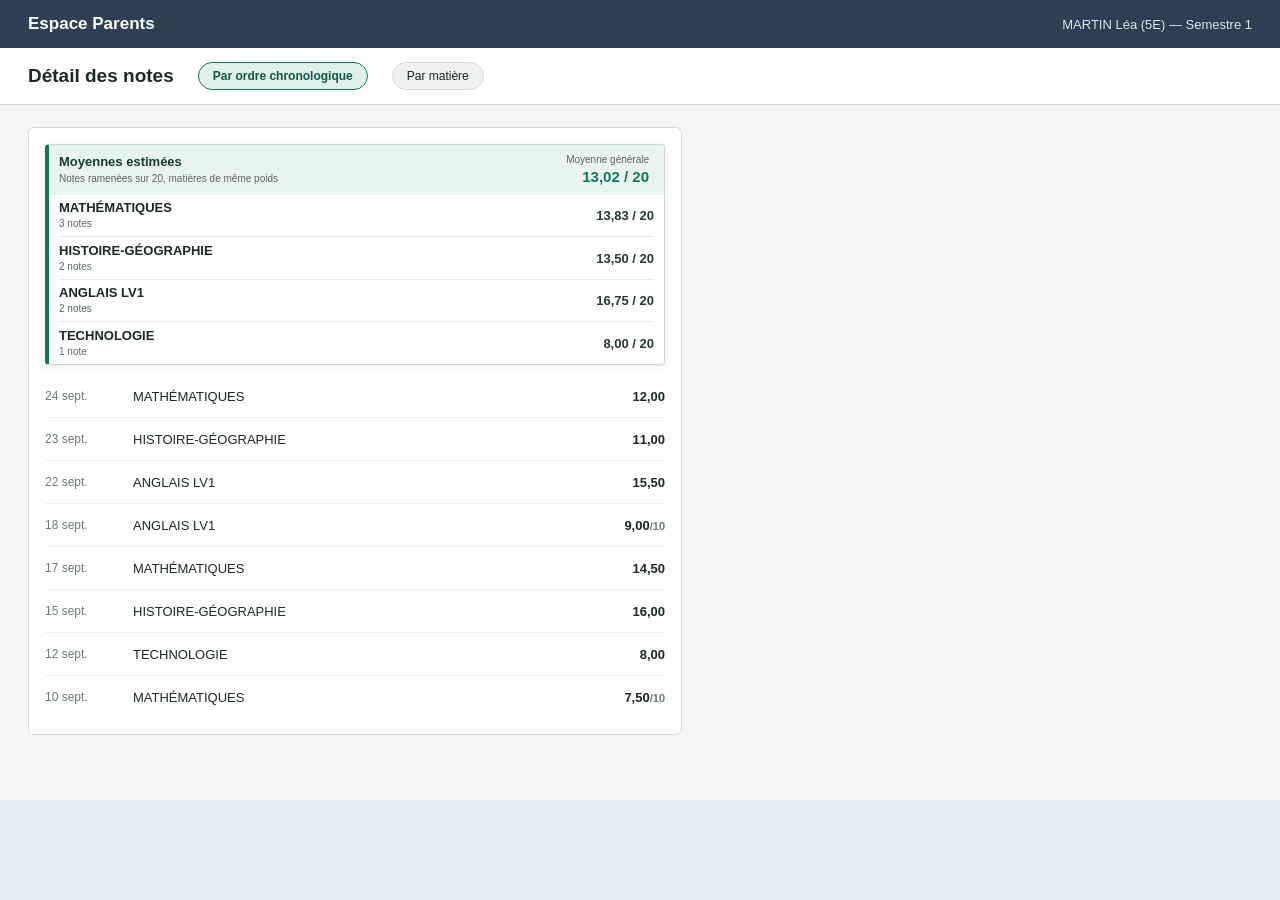
==== tools/store-screenshot.html @ 53ccfe74 "Moyennes pour PRONOTE : extension, site public et paquets pour les boutiques" ====
<!doctype html>
<html lang="fr">
<head>
  <meta charset="utf-8">
  <title>Capture boutique - Moyennes pour PRONOTE</title>
  <link rel="stylesheet" href="../extension/content.css">
  <style>
    /* Reproduction simplifiee de l'interface PRONOTE avec des donnees fictives. */
    html { font-size: 62.5%; }

    body {
      margin: 0;
      background: #e8ecef;
      color: #1d2926;
      font-family: "Segoe UI", Candara, sans-serif;
      font-size: 1.3rem;
    }

    #shot {
      display: flex;
      width: 1280px;
      height: 800px;
      overflow: hidden;
      flex-direction: column;
      background: #f4f6f6;
    }

    .banner {
      display: flex;
      align-items: center;
      justify-content: space-between;
      padding: 14px 28px;
      color: #ffffff;
      background: #2f3d55;
    }

    .banner strong { font-size: 1.7rem; }
    .banner span { font-size: 1.3rem; opacity: 0.85; }

    .subheader {
      display: flex;
      align-items: center;
      gap: 24px;
      padding: 14px 28px;
      background: #ffffff;
      border-bottom: 1px solid #d5dcda;
    }

    .subheader h1 { margin: 0; font-size: 1.9rem; }

    .pill {
      padding: 6px 14px;
      background: #eef1f0;
      border: 1px solid #d5dcda;
      border-radius: 20px;
      font-size: 1.2rem;
    }

    .pill.is-active {
      color: #0d5a46;
      background: #e0f0ea;
      border-color: #14765f;
      font-weight: 700;
    }

    .content { flex: 1; padding: 22px 28px; }

    .panel-host {
      width: 620px;
      padding: 16px;
      background: #ffffff;
      border: 1px solid #d5dcda;
      border-radius: 6px;
    }

    .liste_contenu_cellule { border-top: 1px solid #edf1f0; }
    .liste_contenu_cellule:first-of-type { border-top: 0; }

    .liste_contenu_ligne { display: flex; align-items: center; gap: 14px; min-height: 42px; }
    .zone-gauche { width: 74px; color: #6c7b76; font-size: 1.2rem; }
    .zone-centrale { flex: 1; min-width: 0; }
    .zone-contenu-format { display: flex; align-items: center; gap: 14px; }
    .zone-principale { flex: 1; min-width: 0; }
    .titre-principal { font-size: 1.3rem; }
    .ie-titre-gros { font-size: 1.4rem; font-weight: 700; }
    .zone-complementaire { margin-left: auto; text-align: right; }
    .note-devoir { font-size: 1.3rem; font-weight: 600; }
    .note-devoir span { color: #6c7b76; font-size: 1.1rem; }

    [aria-level="1"] .liste_contenu_ligne { min-height: 46px; }
  </style>
</head>
<body>
  <div id="shot">
    <div class="banner">
      <strong>Espace Parents</strong>
      <span>MARTIN Léa (5E) — Semestre 1</span>
    </div>
    <div class="subheader">
      <h1>Détail des notes</h1>
      <span class="pill" id="pill-chrono">Par ordre chronologique</span>
      <span class="pill" id="pill-matiere">Par matière</span>
    </div>
    <div class="content">
      <div class="panel-host">
        <div role="tree" aria-label="Détail des notes" id="tree"></div>
      </div>
    </div>
  </div>

  <script>
    const DATA = [
      ["ANGLAIS LV1", [["22 sept.", "15,50", null], ["18 sept.", "9,00", "10"]]],
      ["MATHÉMATIQUES", [["24 sept.", "12,00", null], ["17 sept.", "14,50", null], ["10 sept.", "7,50", "10"]]],
      ["HISTOIRE-GÉOGRAPHIE", [["23 sept.", "11,00", null], ["15 sept.", "16,00", null]]],
      ["TECHNOLOGIE", [["12 sept.", "8,00", null]]],
    ];

    function noteCell(value, scale) {
      const label = scale ? `${value}/${scale}` : value;
      const suffix = scale ? `<span>/${scale}</span>` : "";
      return `<div class="zone-complementaire" aria-label="Note élève : ${label}">
                <div class="flex-contain"><span class="note-devoir">${value}${suffix}</span></div>
              </div>`;
    }

    function row(level, left, principal, complement) {
      return `<div class="liste_contenu_cellule" role="treeitem" aria-level="${level}">
                <div class="liste_contenu_cellule_contenu"><div class="liste_contenu_ligne">
                  <div class="zone-gauche">${left}</div>
                  <div class="zone-centrale"><div class="zone-contenu-format">
                    <div class="zone-principale">${principal}</div>
                    ${complement}
                  </div></div>
                </div></div>
              </div>`;
    }

    function render(view) {
      const tree = document.getElementById("tree");
      const parts = [];
      if (view === "matiere") {
        for (const [subject, notes] of DATA) {
          parts.push(row(1, "", `<div class="titre-principal"><span class="ie-titre-gros">${subject}</span></div>`, ""));
          for (const [date, value, scale] of notes) {
            parts.push(row(2, `<time class="date-contain">${date}</time>`, "", noteCell(value, scale)));
          }
        }
      } else {
        const flat = [];
        for (const [subject, notes] of DATA) {
          for (const note of notes) flat.push([subject, ...note]);
        }
        flat.sort((a, b) => Number(b[1].split(" ")[0]) - Number(a[1].split(" ")[0]));
        for (const [subject, date, value, scale] of flat) {
          parts.push(row(2, `<time class="date-contain">${date}</time>`, `<div class="titre-principal"><div class="ie_ellipsis">${subject}</div></div>`, noteCell(value, scale)));
        }
      }
      tree.innerHTML = parts.join("");
      document.getElementById("pill-chrono").classList.toggle("is-active", view !== "matiere");
      document.getElementById("pill-matiere").classList.toggle("is-active", view === "matiere");
    }

    render(new URLSearchParams(location.search).get("view") === "matiere" ? "matiere" : "chrono");
  </script>
  <script src="../extension/content.js"></script>
</body>
</html>
---- extension/content.css ----
#pronote-moyennes-extension,
#pronote-moyennes-extension * {
  box-sizing: border-box;
  letter-spacing: 0;
}

#pronote-moyennes-extension {
  --pm-accent: #14765f;
  --pm-accent-soft: #e8f4f0;
  --pm-border: #ccd8d4;
  --pm-muted: #596864;
  width: 100%;
  margin: 0 0 1rem;
  overflow: hidden;
  color: #1d2926;
  background: #ffffff;
  border: 1px solid var(--pm-border);
  border-left: 4px solid var(--pm-accent);
  border-radius: 4px;
  box-shadow: 0 2px 8px rgb(26 58 49 / 10%);
  font-family: inherit;
}

#pronote-moyennes-extension .pm-header {
  display: flex;
  align-items: center;
  justify-content: space-between;
  gap: 1.25rem;
  padding: 0.9rem 1.5rem 0.9rem 1rem;
  background: var(--pm-accent-soft);
}

#pronote-moyennes-extension .pm-heading-group,
#pronote-moyennes-extension .pm-subject-group {
  min-width: 0;
}

#pronote-moyennes-extension .pm-title {
  margin: 0;
  color: #153d33;
  font-size: 1.3rem;
  font-weight: 700;
  line-height: 1.25;
}

#pronote-moyennes-extension .pm-subtitle {
  margin: 0.2rem 0 0;
  color: var(--pm-muted);
  font-size: 1rem;
  line-height: 1.35;
}

#pronote-moyennes-extension .pm-general {
  flex: 0 0 auto;
  text-align: right;
}

#pronote-moyennes-extension .pm-general-label,
#pronote-moyennes-extension .pm-note-count {
  display: block;
  color: var(--pm-muted);
  font-size: 1rem;
  line-height: 1.25;
}

#pronote-moyennes-extension .pm-general-value {
  display: block;
  margin-top: 0.1rem;
  color: var(--pm-accent);
  font-size: 1.5rem;
  font-variant-numeric: tabular-nums;
  line-height: 1.2;
  white-space: nowrap;
}

#pronote-moyennes-extension .pm-list {
  padding: 0 1rem;
}

#pronote-moyennes-extension .pm-row {
  display: grid;
  grid-template-columns: minmax(0, 1fr) auto;
  align-items: center;
  gap: 1rem;
  min-height: 3rem;
  padding: 0.55rem 0;
  border-top: 1px solid #e5ebe9;
}

#pronote-moyennes-extension .pm-row:first-child {
  border-top: 0;
}

#pronote-moyennes-extension .pm-subject {
  display: block;
  overflow-wrap: anywhere;
  font-size: 1.3rem;
  font-weight: 600;
  line-height: 1.3;
}

#pronote-moyennes-extension .pm-note-count {
  margin-top: 0.12rem;
}

#pronote-moyennes-extension .pm-average {
  color: #263a35;
  font-size: 1.3rem;
  font-variant-numeric: tabular-nums;
  white-space: nowrap;
}

.pm-inline-average {
  display: flex;
  align-items: flex-end;
  flex: 0 0 auto;
  flex-direction: column;
  gap: 0.1rem;
  margin-left: auto;
  text-align: right;
}

.pm-inline-average .pm-inline-average-label {
  color: #596864;
  font-size: 1.1rem;
  font-weight: 600;
  line-height: 1.25;
  white-space: nowrap;
}

.pm-inline-average .pm-inline-average-value {
  color: #14765f;
  font-size: 1.3rem;
  font-variant-numeric: tabular-nums;
  font-weight: 800;
  line-height: 1.25;
  white-space: nowrap;
}

@media (max-width: 560px) {
  #pronote-moyennes-extension .pm-header {
    gap: 0.5rem;
  }

  #pronote-moyennes-extension .pm-heading-group {
    display: none;
  }

  #pronote-moyennes-extension .pm-general {
    display: flex;
    align-items: center;
    justify-content: space-between;
    gap: 0.5rem;
    width: 100%;
    text-align: left;
  }

  #pronote-moyennes-extension .pm-general-label {
    max-width: 5.5rem;
  }

  #pronote-moyennes-extension .pm-general-value {
    margin-top: 0;
    font-size: 1.3rem;
  }
}
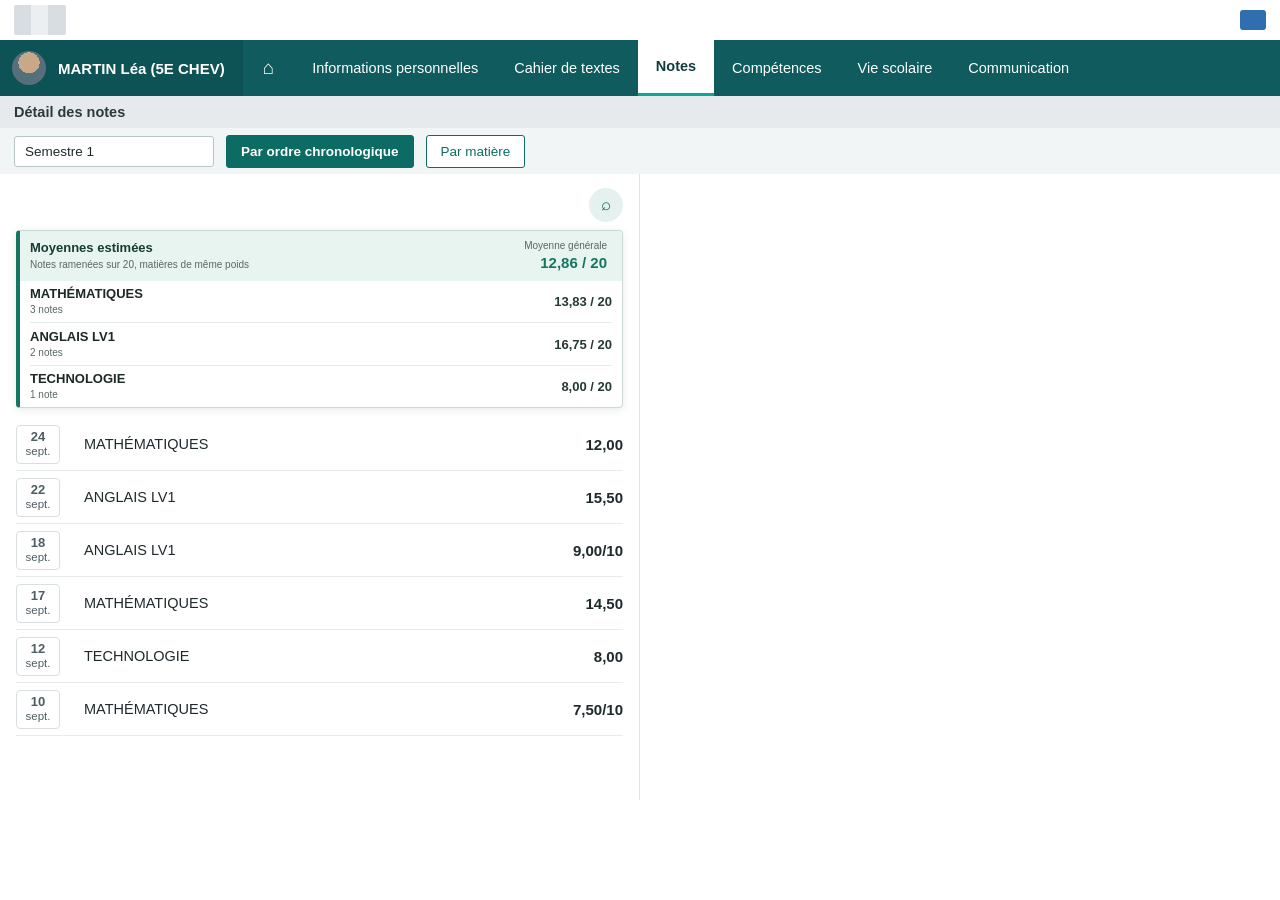
==== commit 0cbdae98: "Rend les captures boutique fideles a l'interface PRONOTE" ====
--- a/tools/store-screenshot.html
+++ b/tools/store-screenshot.html
@@ -5,15 +5,17 @@
   <title>Capture boutique - Moyennes pour PRONOTE</title>
   <link rel="stylesheet" href="../extension/content.css">
   <style>
-    /* Reproduction simplifiee de l'interface PRONOTE avec des donnees fictives. */
+    /* Reproduction fidele de l'interface PRONOTE, avec des donnees fictives. */
     html { font-size: 62.5%; }
+
+    * { box-sizing: border-box; }
 
     body {
       margin: 0;
-      background: #e8ecef;
-      color: #1d2926;
-      font-family: "Segoe UI", Candara, sans-serif;
-      font-size: 1.3rem;
+      color: #1f2a2d;
+      background: #ffffff;
+      font-family: "Segoe UI", Roboto, Arial, sans-serif;
+      font-size: 1.4rem;
     }
 
     #shot {
@@ -22,99 +24,268 @@
       height: 800px;
       overflow: hidden;
       flex-direction: column;
-      background: #f4f6f6;
-    }
-
-    .banner {
+      background: #ffffff;
+    }
+
+    .topstrip {
       display: flex;
       align-items: center;
       justify-content: space-between;
-      padding: 14px 28px;
+      height: 40px;
+      padding: 0 14px;
+      background: #ffffff;
+    }
+
+    .crest {
+      width: 52px;
+      height: 30px;
+      background: linear-gradient(90deg, #d7dde0 0 33%, #eceff1 33% 66%, #d7dde0 66%);
+      border-radius: 2px;
+    }
+
+    .cardicon {
+      width: 26px;
+      height: 20px;
+      background: #2f6fb0;
+      border-radius: 3px;
+    }
+
+    .mainbar {
+      display: flex;
+      align-items: stretch;
+      height: 56px;
       color: #ffffff;
-      background: #2f3d55;
-    }
-
-    .banner strong { font-size: 1.7rem; }
-    .banner span { font-size: 1.3rem; opacity: 0.85; }
-
-    .subheader {
-      display: flex;
-      align-items: center;
-      gap: 24px;
-      padding: 14px 28px;
-      background: #ffffff;
-      border-bottom: 1px solid #d5dcda;
-    }
-
-    .subheader h1 { margin: 0; font-size: 1.9rem; }
-
-    .pill {
-      padding: 6px 14px;
-      background: #eef1f0;
-      border: 1px solid #d5dcda;
-      border-radius: 20px;
-      font-size: 1.2rem;
-    }
-
-    .pill.is-active {
-      color: #0d5a46;
-      background: #e0f0ea;
-      border-color: #14765f;
+      background: #0f5b5d;
+    }
+
+    .student {
+      display: flex;
+      align-items: center;
+      gap: 12px;
+      padding: 0 18px 0 12px;
+      background: #0d5254;
+      font-size: 1.5rem;
       font-weight: 700;
-    }
-
-    .content { flex: 1; padding: 22px 28px; }
-
-    .panel-host {
-      width: 620px;
-      padding: 16px;
-      background: #ffffff;
-      border: 1px solid #d5dcda;
-      border-radius: 6px;
-    }
-
-    .liste_contenu_cellule { border-top: 1px solid #edf1f0; }
-    .liste_contenu_cellule:first-of-type { border-top: 0; }
-
-    .liste_contenu_ligne { display: flex; align-items: center; gap: 14px; min-height: 42px; }
-    .zone-gauche { width: 74px; color: #6c7b76; font-size: 1.2rem; }
+      white-space: nowrap;
+    }
+
+    .avatar {
+      width: 34px;
+      height: 34px;
+      background: radial-gradient(circle at 50% 35%, #c9a88a 0 38%, #55707a 38%);
+      border-radius: 50%;
+    }
+
+    .tabs {
+      display: flex;
+      align-items: stretch;
+      margin: 0;
+      padding: 0;
+      list-style: none;
+    }
+
+    .tabs li {
+      display: flex;
+      align-items: center;
+      padding: 0 18px;
+      font-size: 1.45rem;
+      line-height: 1.15;
+      text-align: center;
+    }
+
+    .tabs li.home { padding: 0 20px; font-size: 1.9rem; }
+
+    .tabs li.is-active {
+      color: #123c3e;
+      background: #ffffff;
+      border-bottom: 3px solid #0aa89a;
+      font-weight: 600;
+    }
+
+    .tabs .two-lines { display: block; }
+
+    .pagetitle {
+      display: flex;
+      align-items: center;
+      height: 32px;
+      padding: 0 14px;
+      color: #2b3a3d;
+      background: #e6eaec;
+      font-size: 1.45rem;
+      font-weight: 600;
+    }
+
+    .toolbar {
+      display: flex;
+      align-items: center;
+      gap: 12px;
+      height: 46px;
+      padding: 0 14px;
+      background: #f2f5f6;
+    }
+
+    .period {
+      width: 200px;
+      padding: 7px 10px;
+      background: #ffffff;
+      border: 1px solid #b9c4c7;
+      border-radius: 3px;
+      font-size: 1.35rem;
+    }
+
+    .toggle {
+      padding: 8px 14px;
+      color: #0c6b62;
+      background: #ffffff;
+      border: 1px solid #0c6b62;
+      border-radius: 3px;
+      font-size: 1.35rem;
+    }
+
+    .toggle.is-active {
+      color: #ffffff;
+      background: #0c6b62;
+      font-weight: 600;
+    }
+
+    .workspace {
+      display: flex;
+      flex: 1;
+      min-height: 0;
+    }
+
+    .column {
+      width: 640px;
+      padding: 14px 16px 0;
+      border-right: 1px solid #dfe4e6;
+    }
+
+    .searchrow {
+      display: flex;
+      justify-content: flex-end;
+      padding-bottom: 8px;
+    }
+
+    .search {
+      display: grid;
+      width: 34px;
+      height: 34px;
+      place-items: center;
+      background: #e4f1ef;
+      border-radius: 50%;
+      color: #0c6b62;
+      font-size: 1.7rem;
+    }
+
+    .liste_contenu_cellule { border-bottom: 1px solid #e7ebec; }
+
+    .liste_contenu_ligne {
+      display: flex;
+      align-items: center;
+      gap: 14px;
+      min-height: 52px;
+    }
+
+    .zone-gauche { width: 54px; flex: 0 0 auto; }
+
+    .date-contain {
+      display: grid;
+      width: 44px;
+      padding: 4px 0;
+      background: #ffffff;
+      border: 1px solid #d9dfe1;
+      border-radius: 4px;
+      color: #4d5d61;
+      font-size: 1.15rem;
+      line-height: 1.15;
+      text-align: center;
+    }
+
+    .date-contain b { display: block; font-size: 1.3rem; font-weight: 600; }
+
     .zone-centrale { flex: 1; min-width: 0; }
     .zone-contenu-format { display: flex; align-items: center; gap: 14px; }
     .zone-principale { flex: 1; min-width: 0; }
-    .titre-principal { font-size: 1.3rem; }
-    .ie-titre-gros { font-size: 1.4rem; font-weight: 700; }
+    .titre-principal { font-size: 1.45rem; }
+
+    .ie-titre-gros {
+      color: #0c6b62;
+      font-size: 1.75rem;
+      font-weight: 700;
+    }
+
+    .zone-gauche .ie-line-color {
+      display: block;
+      width: 4px;
+      height: 26px;
+      margin-left: 18px;
+      background: #0c6b62;
+      border-radius: 2px;
+    }
+
     .zone-complementaire { margin-left: auto; text-align: right; }
-    .note-devoir { font-size: 1.3rem; font-weight: 600; }
-    .note-devoir span { color: #6c7b76; font-size: 1.1rem; }
-
-    [aria-level="1"] .liste_contenu_ligne { min-height: 46px; }
+
+    .note-devoir {
+      color: #1f2a2d;
+      font-size: 1.5rem;
+      font-weight: 600;
+    }
+
+    [aria-level="1"] .liste_contenu_ligne { min-height: 52px; }
+    [aria-level="1"] { border-bottom: 1px solid #e7ebec; }
   </style>
 </head>
 <body>
   <div id="shot">
-    <div class="banner">
-      <strong>Espace Parents</strong>
-      <span>MARTIN Léa (5E) — Semestre 1</span>
+    <div class="topstrip">
+      <div class="crest" aria-hidden="true"></div>
+      <div class="cardicon" aria-hidden="true"></div>
     </div>
-    <div class="subheader">
-      <h1>Détail des notes</h1>
-      <span class="pill" id="pill-chrono">Par ordre chronologique</span>
-      <span class="pill" id="pill-matiere">Par matière</span>
+
+    <div class="mainbar">
+      <div class="student">
+        <span class="avatar" aria-hidden="true"></span>
+        MARTIN Léa (5E CHEV)
+      </div>
+      <ul class="tabs">
+        <li class="home">⌂</li>
+        <li><span class="two-lines">Informations</span><span class="two-lines">&nbsp;personnelles</span></li>
+        <li><span class="two-lines">Cahier</span><span class="two-lines">&nbsp;de textes</span></li>
+        <li class="is-active">Notes</li>
+        <li>Compétences</li>
+        <li><span class="two-lines">Vie</span><span class="two-lines">&nbsp;scolaire</span></li>
+        <li>Communication</li>
+      </ul>
     </div>
-    <div class="content">
-      <div class="panel-host">
-        <div role="tree" aria-label="Détail des notes" id="tree"></div>
+
+    <div class="pagetitle">Détail des notes</div>
+
+    <div class="toolbar">
+      <span class="period">Semestre 1</span>
+      <span class="toggle" id="pill-chrono">Par ordre chronologique</span>
+      <span class="toggle" id="pill-matiere">Par matière</span>
+    </div>
+
+    <div class="workspace">
+      <div class="column">
+        <div class="searchrow"><span class="search" aria-hidden="true">⌕</span></div>
+        <div class="listhost">
+          <div role="tree" aria-label="Détail des notes" id="tree"></div>
+        </div>
       </div>
     </div>
   </div>
 
   <script>
     const DATA = [
-      ["ANGLAIS LV1", [["22 sept.", "15,50", null], ["18 sept.", "9,00", "10"]]],
-      ["MATHÉMATIQUES", [["24 sept.", "12,00", null], ["17 sept.", "14,50", null], ["10 sept.", "7,50", "10"]]],
-      ["HISTOIRE-GÉOGRAPHIE", [["23 sept.", "11,00", null], ["15 sept.", "16,00", null]]],
-      ["TECHNOLOGIE", [["12 sept.", "8,00", null]]],
+      ["ANGLAIS LV1", [["22", "sept.", "15,50", null], ["18", "sept.", "9,00", "10"]]],
+      ["MATHÉMATIQUES", [["24", "sept.", "12,00", null], ["17", "sept.", "14,50", null], ["10", "sept.", "7,50", "10"]]],
+      ["TECHNOLOGIE", [["12", "sept.", "8,00", null]]],
     ];
+
+    function dateChip(day, month) {
+      return `<time class="date-contain"><b>${day}</b>${month}</time>`;
+    }
 
     function noteCell(value, scale) {
       const label = scale ? `${value}/${scale}` : value;
@@ -141,9 +312,9 @@
       const parts = [];
       if (view === "matiere") {
         for (const [subject, notes] of DATA) {
-          parts.push(row(1, "", `<div class="titre-principal"><span class="ie-titre-gros">${subject}</span></div>`, ""));
-          for (const [date, value, scale] of notes) {
-            parts.push(row(2, `<time class="date-contain">${date}</time>`, "", noteCell(value, scale)));
+          parts.push(row(1, '<span class="ie-line-color"></span>', `<div class="titre-principal"><span class="ie-titre-gros">${subject}</span></div>`, ""));
+          for (const [day, month, value, scale] of notes) {
+            parts.push(row(2, dateChip(day, month), "", noteCell(value, scale)));
           }
         }
       } else {
@@ -151,9 +322,9 @@
         for (const [subject, notes] of DATA) {
           for (const note of notes) flat.push([subject, ...note]);
         }
-        flat.sort((a, b) => Number(b[1].split(" ")[0]) - Number(a[1].split(" ")[0]));
-        for (const [subject, date, value, scale] of flat) {
-          parts.push(row(2, `<time class="date-contain">${date}</time>`, `<div class="titre-principal"><div class="ie_ellipsis">${subject}</div></div>`, noteCell(value, scale)));
+        flat.sort((a, b) => Number(b[1]) - Number(a[1]));
+        for (const [subject, day, month, value, scale] of flat) {
+          parts.push(row(2, dateChip(day, month), `<div class="titre-principal"><div class="ie_ellipsis">${subject}</div></div>`, noteCell(value, scale)));
         }
       }
       tree.innerHTML = parts.join("");
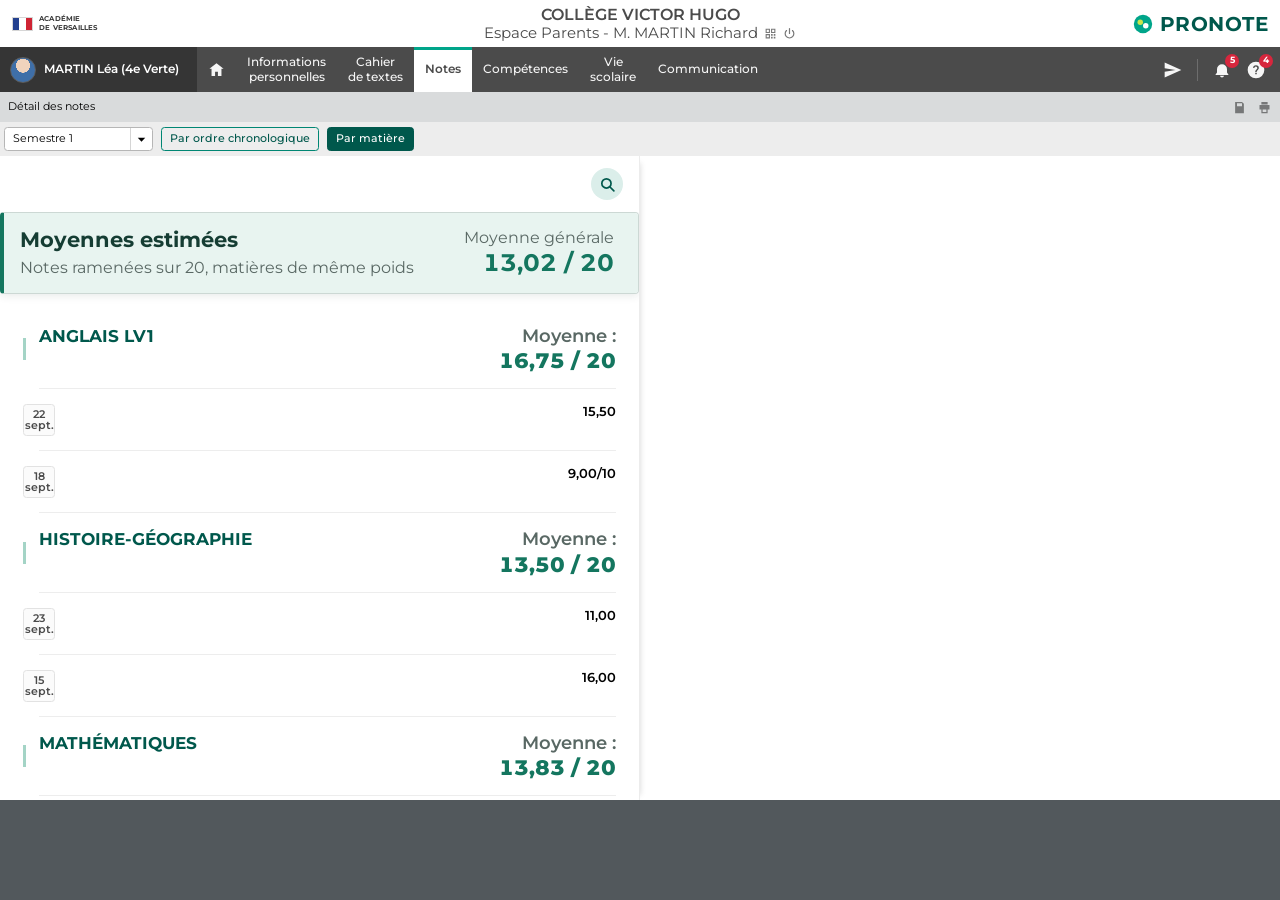
==== commit 990477eb: "Reconstruit les captures boutique a partir du DOM reel de PRONOTE" ====
--- a/tools/store-screenshot.html
+++ b/tools/store-screenshot.html
@@ -1,339 +1,681 @@
 <!doctype html>
 <html lang="fr">
-<head>
-  <meta charset="utf-8">
-  <title>Capture boutique - Moyennes pour PRONOTE</title>
-  <link rel="stylesheet" href="../extension/content.css">
-  <style>
-    /* Reproduction fidele de l'interface PRONOTE, avec des donnees fictives. */
-    html { font-size: 62.5%; }
-
-    * { box-sizing: border-box; }
-
-    body {
-      margin: 0;
-      color: #1f2a2d;
-      background: #ffffff;
-      font-family: "Segoe UI", Roboto, Arial, sans-serif;
-      font-size: 1.4rem;
-    }
-
-    #shot {
-      display: flex;
-      width: 1280px;
-      height: 800px;
-      overflow: hidden;
-      flex-direction: column;
-      background: #ffffff;
-    }
-
-    .topstrip {
-      display: flex;
-      align-items: center;
-      justify-content: space-between;
-      height: 40px;
-      padding: 0 14px;
-      background: #ffffff;
-    }
-
-    .crest {
-      width: 52px;
-      height: 30px;
-      background: linear-gradient(90deg, #d7dde0 0 33%, #eceff1 33% 66%, #d7dde0 66%);
-      border-radius: 2px;
-    }
-
-    .cardicon {
-      width: 26px;
-      height: 20px;
-      background: #2f6fb0;
-      border-radius: 3px;
-    }
-
-    .mainbar {
-      display: flex;
-      align-items: stretch;
-      height: 56px;
-      color: #ffffff;
-      background: #0f5b5d;
-    }
-
-    .student {
-      display: flex;
-      align-items: center;
-      gap: 12px;
-      padding: 0 18px 0 12px;
-      background: #0d5254;
-      font-size: 1.5rem;
-      font-weight: 700;
-      white-space: nowrap;
-    }
-
-    .avatar {
-      width: 34px;
-      height: 34px;
-      background: radial-gradient(circle at 50% 35%, #c9a88a 0 38%, #55707a 38%);
-      border-radius: 50%;
-    }
-
-    .tabs {
-      display: flex;
-      align-items: stretch;
-      margin: 0;
-      padding: 0;
-      list-style: none;
-    }
-
-    .tabs li {
-      display: flex;
-      align-items: center;
-      padding: 0 18px;
-      font-size: 1.45rem;
-      line-height: 1.15;
-      text-align: center;
-    }
-
-    .tabs li.home { padding: 0 20px; font-size: 1.9rem; }
-
-    .tabs li.is-active {
-      color: #123c3e;
-      background: #ffffff;
-      border-bottom: 3px solid #0aa89a;
-      font-weight: 600;
-    }
-
-    .tabs .two-lines { display: block; }
-
-    .pagetitle {
-      display: flex;
-      align-items: center;
-      height: 32px;
-      padding: 0 14px;
-      color: #2b3a3d;
-      background: #e6eaec;
-      font-size: 1.45rem;
-      font-weight: 600;
-    }
-
-    .toolbar {
-      display: flex;
-      align-items: center;
-      gap: 12px;
-      height: 46px;
-      padding: 0 14px;
-      background: #f2f5f6;
-    }
-
-    .period {
-      width: 200px;
-      padding: 7px 10px;
-      background: #ffffff;
-      border: 1px solid #b9c4c7;
-      border-radius: 3px;
-      font-size: 1.35rem;
-    }
-
-    .toggle {
-      padding: 8px 14px;
-      color: #0c6b62;
-      background: #ffffff;
-      border: 1px solid #0c6b62;
-      border-radius: 3px;
-      font-size: 1.35rem;
-    }
-
-    .toggle.is-active {
-      color: #ffffff;
-      background: #0c6b62;
-      font-weight: 600;
-    }
-
-    .workspace {
-      display: flex;
-      flex: 1;
-      min-height: 0;
-    }
-
-    .column {
-      width: 640px;
-      padding: 14px 16px 0;
-      border-right: 1px solid #dfe4e6;
-    }
-
-    .searchrow {
-      display: flex;
-      justify-content: flex-end;
-      padding-bottom: 8px;
-    }
-
-    .search {
-      display: grid;
-      width: 34px;
-      height: 34px;
-      place-items: center;
-      background: #e4f1ef;
-      border-radius: 50%;
-      color: #0c6b62;
-      font-size: 1.7rem;
-    }
-
-    .liste_contenu_cellule { border-bottom: 1px solid #e7ebec; }
-
-    .liste_contenu_ligne {
-      display: flex;
-      align-items: center;
-      gap: 14px;
-      min-height: 52px;
-    }
-
-    .zone-gauche { width: 54px; flex: 0 0 auto; }
-
-    .date-contain {
-      display: grid;
-      width: 44px;
-      padding: 4px 0;
-      background: #ffffff;
-      border: 1px solid #d9dfe1;
-      border-radius: 4px;
-      color: #4d5d61;
-      font-size: 1.15rem;
-      line-height: 1.15;
-      text-align: center;
-    }
-
-    .date-contain b { display: block; font-size: 1.3rem; font-weight: 600; }
-
-    .zone-centrale { flex: 1; min-width: 0; }
-    .zone-contenu-format { display: flex; align-items: center; gap: 14px; }
-    .zone-principale { flex: 1; min-width: 0; }
-    .titre-principal { font-size: 1.45rem; }
-
-    .ie-titre-gros {
-      color: #0c6b62;
-      font-size: 1.75rem;
-      font-weight: 700;
-    }
-
-    .zone-gauche .ie-line-color {
-      display: block;
-      width: 4px;
-      height: 26px;
-      margin-left: 18px;
-      background: #0c6b62;
-      border-radius: 2px;
-    }
-
-    .zone-complementaire { margin-left: auto; text-align: right; }
-
-    .note-devoir {
-      color: #1f2a2d;
-      font-size: 1.5rem;
-      font-weight: 600;
-    }
-
-    [aria-level="1"] .liste_contenu_ligne { min-height: 52px; }
-    [aria-level="1"] { border-bottom: 1px solid #e7ebec; }
-  </style>
-</head>
-<body>
-  <div id="shot">
-    <div class="topstrip">
-      <div class="crest" aria-hidden="true"></div>
-      <div class="cardicon" aria-hidden="true"></div>
+  <head>
+    <meta charset="utf-8" />
+    <title>Capture boutique - Moyennes pour PRONOTE</title>
+    <link rel="preconnect" href="https://fonts.googleapis.com" />
+    <link rel="preconnect" href="https://fonts.gstatic.com" crossorigin />
+    <link
+      href="https://fonts.googleapis.com/css2?family=Montserrat:wght@400;500;600;700&display=swap"
+      rel="stylesheet"
+    />
+    <link rel="stylesheet" href="../extension/content.css" />
+    <style>
+      /* Reconstitution de l'interface PRONOTE (mesures relevees sur une page reelle). */
+      * {
+        box-sizing: border-box;
+      }
+
+      body {
+        margin: 0;
+        background: #52585c;
+        font: 400 11px/1.2 Montserrat, Arial, Verdana, Geneva, Helvetica, sans-serif;
+        color: #000;
+      }
+
+      #shot {
+        width: 1280px;
+        height: 800px;
+        overflow: hidden;
+        background: #fff;
+        display: flex;
+        flex-direction: column;
+      }
+
+      /* ---------- Bandeau etablissement ---------- */
+      .ObjetBandeauEspace {
+        height: 47px;
+        flex: 0 0 47px;
+        background: rgba(255, 255, 255, 0.97);
+        color: #4b4b4b;
+        display: flex;
+        align-items: center;
+        padding: 0 12px;
+        position: relative;
+      }
+
+      .crest {
+        display: flex;
+        align-items: center;
+        gap: 6px;
+      }
+
+      .crest-flag {
+        width: 21px;
+        height: 14px;
+        display: flex;
+        border: 1px solid #d6d6d6;
+      }
+
+      .crest-flag i {
+        flex: 1;
+      }
+
+      .crest-flag i:nth-child(1) {
+        background: #23408f;
+      }
+      .crest-flag i:nth-child(2) {
+        background: #fff;
+      }
+      .crest-flag i:nth-child(3) {
+        background: #cf2434;
+      }
+
+      .crest-text {
+        font-size: 7px;
+        font-weight: 700;
+        line-height: 1.15;
+        color: #3a3a3a;
+        letter-spacing: 0.2px;
+      }
+
+      .ibe_centre {
+        position: absolute;
+        left: 50%;
+        transform: translateX(-50%);
+        text-align: center;
+        line-height: 1.2;
+      }
+
+      .ibe_centre .etab {
+        font-size: 16px;
+        font-weight: 600;
+        color: #4b4b4b;
+      }
+
+      .ibe_centre .espace {
+        font-size: 15px;
+        font-weight: 400;
+        color: #4b4b4b;
+        display: flex;
+        align-items: center;
+        justify-content: center;
+        gap: 6px;
+      }
+
+      .ibe_centre .espace svg {
+        opacity: 0.75;
+      }
+
+      .ibe_droite {
+        margin-left: auto;
+        display: flex;
+        align-items: center;
+        gap: 6px;
+        font-size: 20px;
+        font-weight: 700;
+        letter-spacing: 0.5px;
+        color: #00584c;
+      }
+
+      /* ---------- Menu principal ---------- */
+      .objetBandeauEntete_menu {
+        height: 45px;
+        flex: 0 0 45px;
+        background: #4b4b4b;
+        display: flex;
+        align-items: stretch;
+        color: #f6f6f6;
+      }
+
+      .objetBandeauEntete_membres {
+        width: 197px;
+        background: #353535;
+        display: flex;
+        align-items: center;
+        gap: 8px;
+        padding: 0 10px;
+        font-size: 12px;
+        font-weight: 600;
+        color: #fff;
+      }
+
+      .avatar {
+        width: 26px;
+        height: 26px;
+        border-radius: 50%;
+        flex: 0 0 26px;
+        background: radial-gradient(circle at 50% 32%, #f0d3bd 0 34%, #3f6fa8 35% 100%);
+        border: 1px solid #5d5d5d;
+      }
+
+      .onglets-wrapper {
+        display: flex;
+        align-items: stretch;
+      }
+
+      .item-menu_niveau0 {
+        display: flex;
+        align-items: center;
+        justify-content: center;
+        text-align: center;
+        padding: 0 11px;
+        font-size: 12px;
+        font-weight: 500;
+        line-height: 1.2;
+        color: #f6f6f6;
+        white-space: pre-line;
+      }
+
+      .item-menu_niveau0.actif {
+        background: #fff;
+        color: #4b4b4b;
+        font-weight: 600;
+        box-shadow: inset 0 3px 0 #00a58a;
+      }
+
+      .menu-commandes {
+        margin-left: auto;
+        display: flex;
+        align-items: center;
+        gap: 14px;
+        padding: 0 14px;
+      }
+
+      .menu-commandes .sep {
+        width: 1px;
+        height: 22px;
+        background: #6d6d6d;
+      }
+
+      .badge-wrap {
+        position: relative;
+        display: flex;
+      }
+
+      .badge {
+        position: absolute;
+        top: -6px;
+        right: -7px;
+        min-width: 14px;
+        height: 14px;
+        border-radius: 7px;
+        background: #d7263d;
+        color: #fff;
+        font-size: 9px;
+        font-weight: 700;
+        display: flex;
+        align-items: center;
+        justify-content: center;
+        padding: 0 3px;
+      }
+
+      /* ---------- Bandeau titre ---------- */
+      .objetBandeauEntete_secondmenu {
+        height: 30px;
+        flex: 0 0 30px;
+        background: #d9dbdc;
+        display: flex;
+        align-items: center;
+        padding: 0 8px;
+      }
+
+      .objetBandeauEntete_secondmenu h1 {
+        margin: 0;
+        font-size: 11px;
+        font-weight: 400;
+        color: #000;
+      }
+
+      .objetBandeauEntete_secondmenu .commandes {
+        margin-left: auto;
+        display: flex;
+        gap: 10px;
+        opacity: 0.45;
+      }
+
+      /* ---------- Bandeau filtres ---------- */
+      .objetBandeauEntete_thirdmenu {
+        height: 34px;
+        flex: 0 0 34px;
+        background: #ededed;
+        display: flex;
+        align-items: center;
+        gap: 8px;
+        padding: 0 4px;
+      }
+
+      .ObjetSaisie {
+        width: 149px;
+        height: 24px;
+        background: #fff;
+        border: 1px solid #b6b6b6;
+        border-radius: 3.5px;
+        display: flex;
+        align-items: center;
+        padding: 0 6px 0 8px;
+        font-size: 11px;
+        color: #000;
+      }
+
+      .ObjetSaisie .caret {
+        margin-left: auto;
+        border-left: 1px solid #d5d5d5;
+        padding-left: 6px;
+        height: 100%;
+        display: flex;
+        align-items: center;
+      }
+
+      .iecb {
+        height: 24px;
+        border: 1px solid #008673;
+        border-radius: 3.5px;
+        color: #00584c;
+        font-size: 11px;
+        font-weight: 500;
+        display: flex;
+        align-items: center;
+        padding: 5px 8px;
+      }
+
+      .iecb.is-checked {
+        background: #00584c;
+        border-color: #00584c;
+        color: #fff;
+      }
+
+      /* ---------- Zone principale ---------- */
+      .interface_affV_client {
+        flex: 1 1 auto;
+        display: flex;
+        min-height: 0;
+      }
+
+      .liste-contain {
+        width: 640px;
+        flex: 0 0 640px;
+        display: flex;
+        flex-direction: column;
+        min-height: 0;
+        box-shadow: 6px 0.5px 6px -6px rgba(0, 0, 0, 0.16);
+        border-right: 1px solid #ececec;
+      }
+
+      .liste_btnentete {
+        height: 56px;
+        flex: 0 0 56px;
+        display: flex;
+        align-items: center;
+        justify-content: flex-end;
+        padding: 12px 16px;
+      }
+
+      .btn-recherche {
+        width: 32px;
+        height: 32px;
+        border-radius: 50%;
+        background: #dbeeea;
+        color: #00584c;
+        display: flex;
+        align-items: center;
+        justify-content: center;
+      }
+
+      .liste_zone {
+        flex: 1 1 auto;
+        min-height: 0;
+        overflow: hidden;
+      }
+
+      .liste_content_lignes {
+        margin: 0 3px;
+      }
+
+      .liste_contenu_cellule {
+        position: relative;
+        display: flex;
+        align-items: flex-start;
+        margin: 0 4px;
+      }
+
+      .liste_contenu_cellule::after {
+        content: "";
+        position: absolute;
+        left: 32px;
+        right: 16px;
+        bottom: 0;
+        height: 1px;
+        background: #ededed;
+      }
+
+      .liste_contenu_cellule_contenu {
+        flex: 1 1 auto;
+        display: flex;
+        flex-direction: column;
+        justify-content: center;
+        min-height: 37px;
+      }
+
+      .liste_contenu_ligne {
+        display: flex;
+        padding: 15px 0;
+      }
+
+      .zone-gauche {
+        display: flex;
+        align-items: center;
+        padding: 0 8px 0 16px;
+      }
+
+      .ie-line-color {
+        width: 8px;
+        min-height: 22px;
+        display: block;
+        border-left: 3px solid #a4d4c6;
+      }
+
+      .zone-centrale {
+        flex: 1 1 auto;
+        min-width: 0;
+      }
+
+      .zone-contenu-format {
+        display: flex;
+        padding: 0 16px 0 0;
+      }
+
+      .zone-principale {
+        flex: 1 1 auto;
+        min-width: 0;
+        display: flex;
+        flex-direction: column;
+        padding: 0 16px 0 0;
+        font-size: 13px;
+        line-height: 1.2;
+      }
+
+      .ie-titre-gros {
+        font-size: 17px;
+        font-weight: 700;
+        line-height: 1.34;
+        color: #00584c;
+      }
+
+      .titre-principal {
+        font-size: 13px;
+        font-weight: 500;
+        line-height: 1.2;
+        color: #1c3f3a;
+      }
+
+      .date-contain {
+        width: 32px;
+        height: 32px;
+        padding: 0 8px;
+        border: 1px solid #e2e2e2;
+        border-radius: 3.5px;
+        background: rgba(248, 248, 248, 0.5);
+        color: #4b4b4b;
+        font-size: 11px;
+        font-weight: 600;
+        line-height: 11px;
+        display: flex;
+        flex-direction: column;
+        align-items: center;
+        justify-content: center;
+      }
+
+      .zone-complementaire {
+        display: flex;
+        flex-direction: column;
+        text-align: right;
+      }
+
+      .flex-contain {
+        display: flex;
+      }
+
+      .flex-center {
+        align-items: center;
+      }
+
+      .flex-gap {
+        gap: 4px;
+      }
+
+      .note-devoir {
+        font-size: 13px;
+        font-weight: 600;
+        color: #000;
+        text-align: right;
+        white-space: nowrap;
+      }
+
+      .Zone-DetailsNotes {
+        flex: 1 1 auto;
+        padding-top: 16px;
+        text-align: center;
+        color: #7a7a7a;
+        font-size: 11px;
+        font-weight: 600;
+      }
+    </style>
+  </head>
+  <body>
+    <div id="shot">
+      <header class="ObjetBandeauEspace">
+        <div class="crest">
+          <span class="crest-flag"><i></i><i></i><i></i></span>
+          <span class="crest-text">ACADÉMIE<br />DE VERSAILLES</span>
+        </div>
+        <div class="ibe_centre">
+          <div class="etab">COLLÈGE VICTOR HUGO</div>
+          <div class="espace">
+            <span>Espace Parents - M. MARTIN Richard</span>
+            <svg width="13" height="13" viewBox="0 0 24 24" fill="currentColor" aria-hidden="true">
+              <path d="M3 3h8v8H3V3zm2 2v4h4V5H5zm8-2h8v8h-8V3zm2 2v4h4V5h-4zM3 13h8v8H3v-8zm2 2v4h4v-4H5zm8-2h3v3h-3v-3zm5 0h3v3h-3v-3zm-5 5h3v3h-3v-3zm5 0h3v3h-3v-3z" />
+            </svg>
+            <svg width="13" height="13" viewBox="0 0 24 24" fill="none" stroke="currentColor" stroke-width="2.2" stroke-linecap="round" aria-hidden="true">
+              <path d="M12 3v9" />
+              <path d="M6.5 6.5a8 8 0 1 0 11 0" />
+            </svg>
+          </div>
+        </div>
+        <div class="ibe_droite">
+          <svg width="22" height="22" viewBox="0 0 24 24" aria-hidden="true">
+            <circle cx="12" cy="12" r="10" fill="#00a58a" />
+            <circle cx="9" cy="10" r="3" fill="#c8e64b" />
+            <circle cx="15" cy="14" r="3" fill="#fff" />
+          </svg>
+          <span>PRONOTE</span>
+        </div>
+      </header>
+
+      <nav class="objetBandeauEntete_menu">
+        <div class="objetBandeauEntete_membres">
+          <span class="avatar"></span>
+          <span>MARTIN Léa (4e Verte)</span>
+        </div>
+        <div class="onglets-wrapper">
+          <div class="item-menu_niveau0" title="Accueil">
+            <svg width="17" height="17" viewBox="0 0 24 24" fill="currentColor" aria-hidden="true">
+              <path d="M12 3 2 11h3v10h5v-6h4v6h5V11h3L12 3z" />
+            </svg>
+          </div>
+          <div class="item-menu_niveau0">Informations
+personnelles</div>
+          <div class="item-menu_niveau0">Cahier
+de textes</div>
+          <div class="item-menu_niveau0 actif">Notes</div>
+          <div class="item-menu_niveau0">Compétences</div>
+          <div class="item-menu_niveau0">Vie
+scolaire</div>
+          <div class="item-menu_niveau0">Communication</div>
+        </div>
+        <div class="menu-commandes">
+          <svg width="20" height="20" viewBox="0 0 24 24" fill="currentColor" aria-hidden="true">
+            <path d="M2 21l20-9L2 3v7l13 2-13 2v7z" />
+          </svg>
+          <span class="sep"></span>
+          <span class="badge-wrap">
+            <svg width="20" height="20" viewBox="0 0 24 24" fill="currentColor" aria-hidden="true">
+              <path d="M4 18h16l-2-3v-4a6 6 0 1 0-12 0v4l-2 3zm8 3a2.5 2.5 0 0 0 2.45-2h-4.9A2.5 2.5 0 0 0 12 21z" />
+            </svg>
+            <span class="badge">5</span>
+          </span>
+          <span class="badge-wrap">
+            <svg width="20" height="20" viewBox="0 0 24 24" fill="currentColor" aria-hidden="true">
+              <path d="M12 2a10 10 0 1 0 0 20 10 10 0 0 0 0-20zm.9 15h-1.8v-1.8h1.8V17zm1.4-5.1-.8.8c-.5.5-.7.9-.7 1.8h-1.7v-.4c0-.9.3-1.6.9-2.2l1.1-1.1c.3-.3.5-.7.5-1.2a1.8 1.8 0 0 0-3.6 0H8.6a3.4 3.4 0 1 1 6.8 0c0 .7-.3 1.4-.8 1.9z" />
+            </svg>
+            <span class="badge">4</span>
+          </span>
+        </div>
+      </nav>
+
+      <nav class="objetBandeauEntete_secondmenu">
+        <h1>Détail des notes</h1>
+        <div class="commandes">
+          <svg width="15" height="15" viewBox="0 0 24 24" fill="currentColor" aria-hidden="true">
+            <path d="M5 3h11l3 3v15H5V3zm3 2v5h8V5H8zm-1 9h10v5H7v-5z" />
+          </svg>
+          <svg width="15" height="15" viewBox="0 0 24 24" fill="currentColor" aria-hidden="true">
+            <path d="M7 3h10v4H7V3zm-3 5h16v7h-3v6H7v-6H4V8zm5 7v4h6v-4H9z" />
+          </svg>
+        </div>
+      </nav>
+
+      <nav class="objetBandeauEntete_thirdmenu">
+        <div class="ObjetSaisie">
+          <span>Semestre 1</span>
+          <span class="caret">
+            <svg width="9" height="9" viewBox="0 0 12 12" fill="currentColor" aria-hidden="true">
+              <path d="M1 3.5 6 9l5-5.5H1z" />
+            </svg>
+          </span>
+        </div>
+        <span class="iecb" data-chip="chrono">Par ordre chronologique</span>
+        <span class="iecb" data-chip="matiere">Par matière</span>
+      </nav>
+
+      <main class="interface_affV_client">
+        <section class="liste-contain">
+          <div class="liste_btnentete">
+            <span class="btn-recherche">
+              <svg width="17" height="17" viewBox="0 0 24 24" fill="none" stroke="currentColor" stroke-width="2.4" stroke-linecap="round" aria-hidden="true">
+                <circle cx="10.5" cy="10.5" r="6.5" />
+                <path d="M15.5 15.5 21 21" />
+              </svg>
+            </span>
+          </div>
+          <div class="liste_zone">
+            <div class="liste_content_lignes" role="tree" id="tree"></div>
+          </div>
+        </section>
+        <section class="Zone-DetailsNotes"></section>
+      </main>
     </div>
 
-    <div class="mainbar">
-      <div class="student">
-        <span class="avatar" aria-hidden="true"></span>
-        MARTIN Léa (5E CHEV)
-      </div>
-      <ul class="tabs">
-        <li class="home">⌂</li>
-        <li><span class="two-lines">Informations</span><span class="two-lines">&nbsp;personnelles</span></li>
-        <li><span class="two-lines">Cahier</span><span class="two-lines">&nbsp;de textes</span></li>
-        <li class="is-active">Notes</li>
-        <li>Compétences</li>
-        <li><span class="two-lines">Vie</span><span class="two-lines">&nbsp;scolaire</span></li>
-        <li>Communication</li>
-      </ul>
-    </div>
-
-    <div class="pagetitle">Détail des notes</div>
-
-    <div class="toolbar">
-      <span class="period">Semestre 1</span>
-      <span class="toggle" id="pill-chrono">Par ordre chronologique</span>
-      <span class="toggle" id="pill-matiere">Par matière</span>
-    </div>
-
-    <div class="workspace">
-      <div class="column">
-        <div class="searchrow"><span class="search" aria-hidden="true">⌕</span></div>
-        <div class="listhost">
-          <div role="tree" aria-label="Détail des notes" id="tree"></div>
-        </div>
-      </div>
-    </div>
-  </div>
-
-  <script>
-    const DATA = [
-      ["ANGLAIS LV1", [["22", "sept.", "15,50", null], ["18", "sept.", "9,00", "10"]]],
-      ["MATHÉMATIQUES", [["24", "sept.", "12,00", null], ["17", "sept.", "14,50", null], ["10", "sept.", "7,50", "10"]]],
-      ["TECHNOLOGIE", [["12", "sept.", "8,00", null]]],
-    ];
-
-    function dateChip(day, month) {
-      return `<time class="date-contain"><b>${day}</b>${month}</time>`;
-    }
-
-    function noteCell(value, scale) {
-      const label = scale ? `${value}/${scale}` : value;
-      const suffix = scale ? `<span>/${scale}</span>` : "";
-      return `<div class="zone-complementaire" aria-label="Note élève : ${label}">
-                <div class="flex-contain"><span class="note-devoir">${value}${suffix}</span></div>
-              </div>`;
-    }
-
-    function row(level, left, principal, complement) {
-      return `<div class="liste_contenu_cellule" role="treeitem" aria-level="${level}">
-                <div class="liste_contenu_cellule_contenu"><div class="liste_contenu_ligne">
-                  <div class="zone-gauche">${left}</div>
-                  <div class="zone-centrale"><div class="zone-contenu-format">
-                    <div class="zone-principale">${principal}</div>
-                    ${complement}
-                  </div></div>
-                </div></div>
-              </div>`;
-    }
-
-    function render(view) {
+    <script>
+      const SUBJECTS = [
+        {
+          name: "ANGLAIS LV1",
+          notes: [
+            { day: "22", month: "sept.", text: "15,50" },
+            { day: "18", month: "sept.", text: "9,00/10" },
+          ],
+        },
+        {
+          name: "HISTOIRE-GÉOGRAPHIE",
+          notes: [
+            { day: "23", month: "sept.", text: "11,00" },
+            { day: "15", month: "sept.", text: "16,00" },
+          ],
+        },
+        {
+          name: "MATHÉMATIQUES",
+          notes: [
+            { day: "24", month: "sept.", text: "12,00" },
+            { day: "17", month: "sept.", text: "14,50" },
+            { day: "10", month: "sept.", text: "7,50/10" },
+          ],
+        },
+        {
+          name: "TECHNOLOGIE",
+          notes: [{ day: "12", month: "sept.", text: "8,00" }],
+        },
+      ];
+
+      const view =
+        new URLSearchParams(location.search).get("view") === "chrono"
+          ? "chrono"
+          : "matiere";
+
+      document
+        .querySelector('.iecb[data-chip="' + view + '"]')
+        .classList.add("is-checked");
+
+      function subjectRow(name) {
+        return `
+          <div role="treeitem" aria-level="1" aria-expanded="true" class="liste_contenu_cellule">
+            <div class="liste_contenu_cellule_contenu">
+              <div class="liste_contenu_ligne">
+                <div class="zone-gauche"><span class="ie-line-color"></span></div>
+                <div class="zone-centrale">
+                  <div class="zone-contenu-format">
+                    <div class="zone-principale">
+                      <div class="titre-principal"><span class="ie-titre-gros">${name}</span></div>
+                    </div>
+                  </div>
+                </div>
+              </div>
+            </div>
+          </div>`;
+      }
+
+      function noteRow(note, subject) {
+        const title = subject
+          ? `<div class="titre-principal">${subject}</div>`
+          : "";
+        return `
+          <div role="treeitem" aria-level="2" class="liste_contenu_cellule">
+            <div class="liste_contenu_cellule_contenu">
+              <div class="liste_contenu_ligne">
+                <div class="zone-gauche">
+                  <time class="date-contain"><span>${note.day}</span><span>${note.month}</span></time>
+                </div>
+                <div class="zone-centrale">
+                  <div class="zone-contenu-format">
+                    <div class="zone-principale">${title}</div>
+                    <div class="zone-complementaire">
+                      <div class="flex-contain flex-gap flex-center">
+                        <span class="note-devoir" aria-label="Note élève : ${note.text}">${note.text}</span>
+                      </div>
+                    </div>
+                  </div>
+                </div>
+              </div>
+            </div>
+          </div>`;
+      }
+
       const tree = document.getElementById("tree");
-      const parts = [];
+
       if (view === "matiere") {
-        for (const [subject, notes] of DATA) {
-          parts.push(row(1, '<span class="ie-line-color"></span>', `<div class="titre-principal"><span class="ie-titre-gros">${subject}</span></div>`, ""));
-          for (const [day, month, value, scale] of notes) {
-            parts.push(row(2, dateChip(day, month), "", noteCell(value, scale)));
-          }
-        }
+        tree.innerHTML = SUBJECTS.map(
+          (subject) =>
+            subjectRow(subject.name) +
+            subject.notes.map((note) => noteRow(note)).join(""),
+        ).join("");
       } else {
-        const flat = [];
-        for (const [subject, notes] of DATA) {
-          for (const note of notes) flat.push([subject, ...note]);
-        }
-        flat.sort((a, b) => Number(b[1]) - Number(a[1]));
-        for (const [subject, day, month, value, scale] of flat) {
-          parts.push(row(2, dateChip(day, month), `<div class="titre-principal"><div class="ie_ellipsis">${subject}</div></div>`, noteCell(value, scale)));
-        }
-      }
-      tree.innerHTML = parts.join("");
-      document.getElementById("pill-chrono").classList.toggle("is-active", view !== "matiere");
-      document.getElementById("pill-matiere").classList.toggle("is-active", view === "matiere");
-    }
-
-    render(new URLSearchParams(location.search).get("view") === "matiere" ? "matiere" : "chrono");
-  </script>
-  <script src="../extension/content.js"></script>
-</body>
+        const chronological = SUBJECTS.flatMap((subject) =>
+          subject.notes.map((note) => ({ note, subject: subject.name })),
+        ).sort((a, b) => Number(b.note.day) - Number(a.note.day));
+        tree.innerHTML = chronological
+          .map((entry) => noteRow(entry.note, entry.subject))
+          .join("");
+      }
+    </script>
+    <script src="../extension/content.js"></script>
+  </body>
 </html>
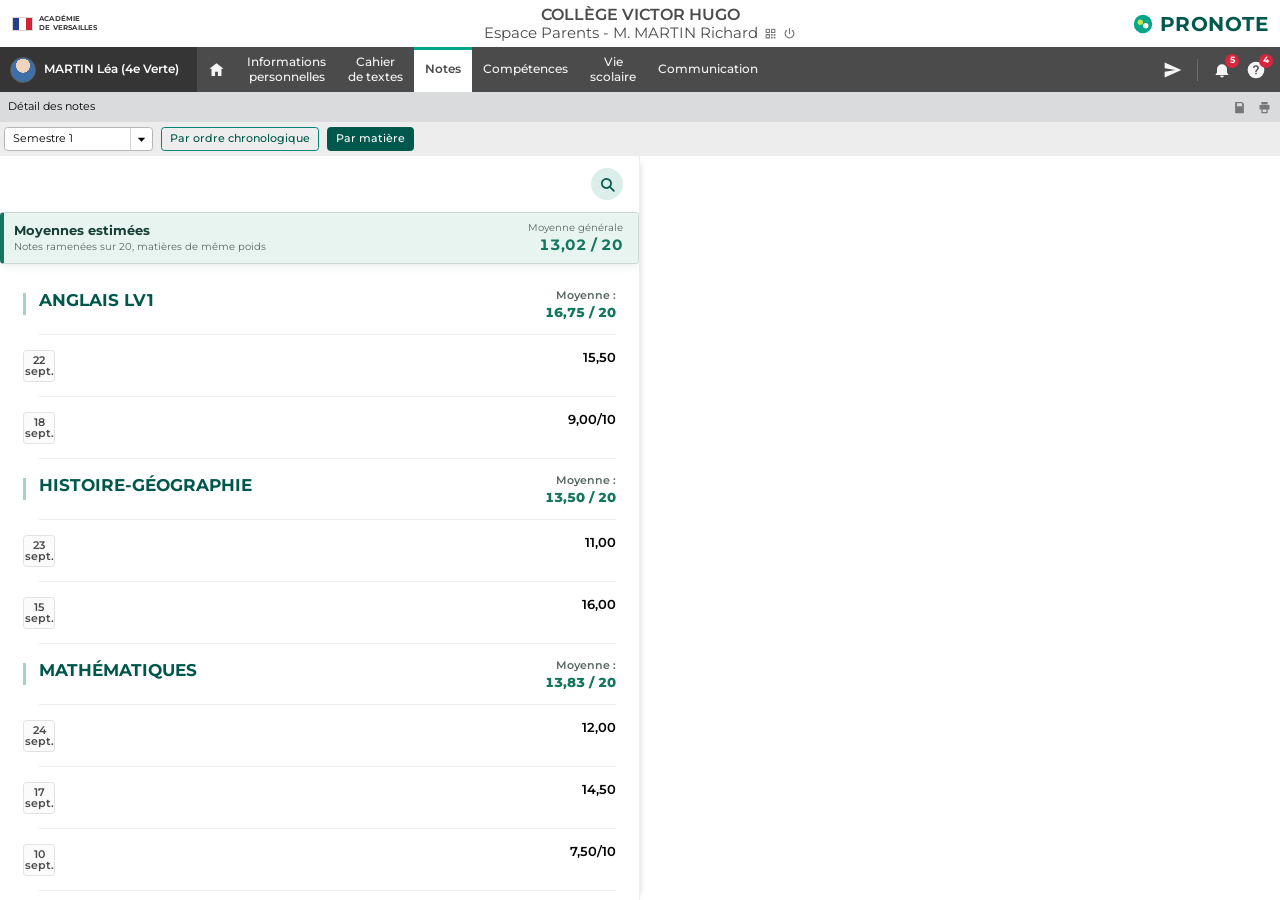
==== commit c0ddce2e: "Corrige l'echelle rem des captures et supprime la coupure de liste" ====
--- a/tools/store-screenshot.html
+++ b/tools/store-screenshot.html
@@ -16,6 +16,11 @@
         box-sizing: border-box;
       }
 
+      /* PRONOTE fixe la racine a 10px : content.css etant en rem, c'est indispensable. */
+      html {
+        font-size: 10px;
+      }
+
       body {
         margin: 0;
         background: #52585c;
@@ -23,9 +28,10 @@
         color: #000;
       }
 
+      /* Capture headless en 1648x1030 (16:10) puis reduction a 1280x800 : tout tient sans coupure. */
       #shot {
-        width: 1280px;
-        height: 800px;
+        width: 100vw;
+        height: 100vh;
         overflow: hidden;
         background: #fff;
         display: flex;
@@ -293,8 +299,8 @@
       }
 
       .liste-contain {
-        width: 640px;
-        flex: 0 0 640px;
+        width: 50%;
+        flex: 0 0 50%;
         display: flex;
         flex-direction: column;
         min-height: 0;
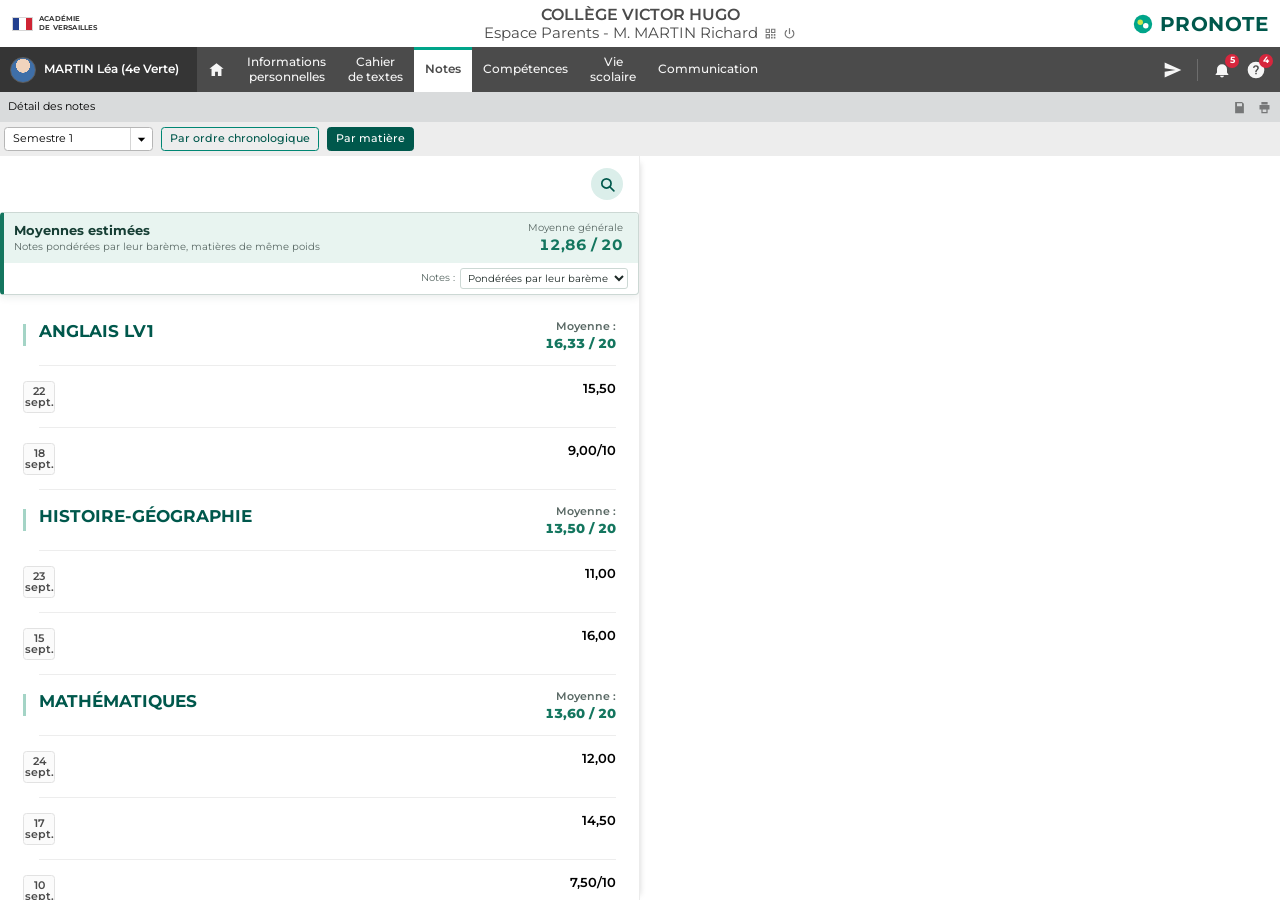
==== commit ef2d404e: "Ajoute le choix de ponderation des notes et passe en 3.0.0" ====
--- a/tools/store-screenshot.html
+++ b/tools/store-screenshot.html
@@ -28,7 +28,7 @@
         color: #000;
       }
 
-      /* Capture headless en 1648x1030 (16:10) puis reduction a 1280x800 : tout tient sans coupure. */
+      /* Capture headless en 1680x1050 (16:10) puis reduction a 1280x800 : tout tient sans coupure. */
       #shot {
         width: 100vw;
         height: 100vh;
--- a/extension/content.css
+++ b/extension/content.css
@@ -71,6 +71,37 @@
   font-variant-numeric: tabular-nums;
   line-height: 1.2;
   white-space: nowrap;
+}
+
+#pronote-moyennes-extension .pm-options {
+  display: flex;
+  align-items: center;
+  justify-content: flex-end;
+  gap: 0.5rem;
+  padding: 0.5rem 1rem;
+  border-bottom: 1px solid #e5ebe9;
+}
+
+#pronote-moyennes-extension .pm-options:last-child {
+  border-bottom: 0;
+}
+
+#pronote-moyennes-extension .pm-mode-label {
+  color: var(--pm-muted);
+  font-size: 1rem;
+  line-height: 1.25;
+}
+
+#pronote-moyennes-extension .pm-mode-select {
+  max-width: 100%;
+  padding: 0.2rem 0.3rem;
+  color: #1d2926;
+  font-family: inherit;
+  font-size: 1rem;
+  line-height: 1.25;
+  background: #ffffff;
+  border: 1px solid var(--pm-border);
+  border-radius: 3px;
 }
 
 #pronote-moyennes-extension .pm-list {
